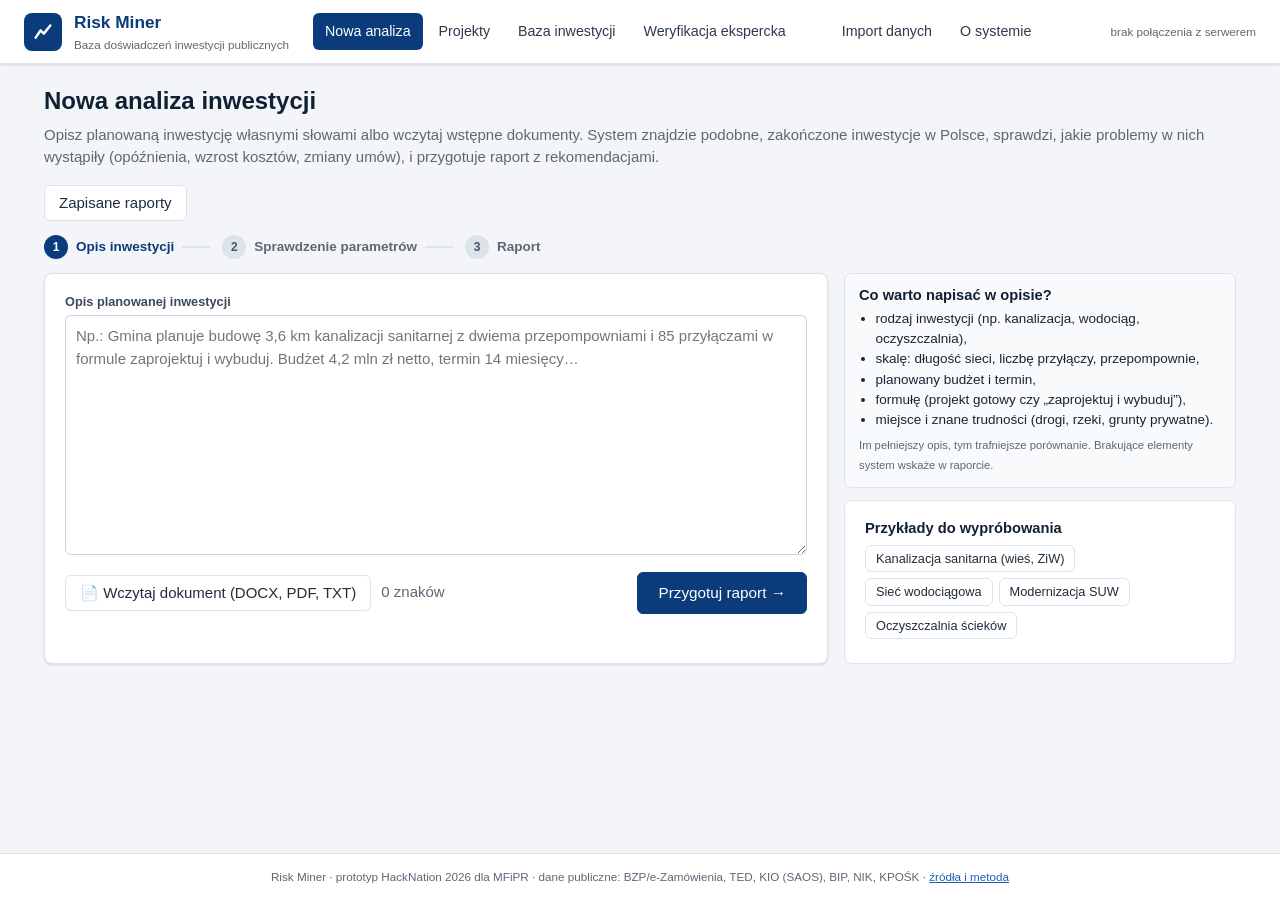
==== web/index.html @ 653cc6ca "Risk Miner: baza doświadczeń inwestycji publicznych – backend, analiza, panel eksperta, nowy interfe" ====
<!DOCTYPE html>
<html lang="pl">
<head>
<meta charset="UTF-8">
<meta name="viewport" content="width=device-width, initial-scale=1">
<title>Risk Miner – baza doświadczeń inwestycji publicznych</title>
<link rel="icon" href="data:image/svg+xml,%3Csvg xmlns='http://www.w3.org/2000/svg' viewBox='0 0 32 32'%3E%3Crect width='32' height='32' rx='6' fill='%230b3b7a'/%3E%3Cpath d='M8 22 L13 14 L17 18 L24 9' stroke='white' stroke-width='3' fill='none' stroke-linecap='round' stroke-linejoin='round'/%3E%3C/svg%3E">
<link rel="stylesheet" href="assets/style.css">
</head>
<body>
<header class="topbar">
  <div class="brand">
    <div class="logo" aria-hidden="true"><svg viewBox="0 0 32 32"><path d="M7 23 L13 14 L17 18 L25 8" stroke="white" stroke-width="3" fill="none" stroke-linecap="round" stroke-linejoin="round"/></svg></div>
    <div>
      <div class="brand-name">Risk Miner</div>
      <div class="brand-sub">Baza doświadczeń inwestycji publicznych</div>
    </div>
  </div>
  <nav class="mainnav" id="nav">
    <a href="#/analiza" data-route="analiza">Nowa analiza</a>
    <a href="#/projekty" data-route="projekty">Projekty</a>
    <a href="#/baza" data-route="baza">Baza inwestycji</a>
    <a href="#/ekspert" data-route="ekspert">Weryfikacja ekspercka <span class="badge" id="badgeReview" hidden></span></a>
    <a href="#/import" data-route="import">Import danych</a>
    <a href="#/o-systemie" data-route="o-systemie">O systemie</a>
  </nav>
  <div class="dbinfo" id="dbinfo" title="Stan bazy danych">…</div>
</header>

<main id="app" class="container"></main>

<div class="modal" id="modal" hidden>
  <div class="modal-box" role="dialog" aria-modal="true">
    <div class="modal-head"><h3 id="modalTitle"></h3><button class="icon-btn" id="modalClose" aria-label="Zamknij">✕</button></div>
    <div class="modal-body" id="modalBody"></div>
  </div>
</div>
<div class="toast" id="toast" role="status"></div>
<footer class="footer">Risk Miner · prototyp HackNation 2026 dla MFiPR · dane publiczne: BZP/e-Zamówienia, TED, KIO (SAOS), BIP, NIK, KPOŚK · <a href="#/o-systemie">źródła i metoda</a></footer>
<script src="assets/app.js"></script>
</body>
</html>
---- web/assets/style.css ----
:root{
  --brand:#0b3b7a; --brand-2:#1f5fb8; --brand-soft:#e8f0fb;
  --bg:#f3f5f8; --card:#ffffff; --text:#1b2430; --muted:#5d6876; --line:#dde3ea; --line-2:#eef1f5;
  --ok:#1d7a4c; --ok-soft:#e6f4ec; --warn:#a96a12; --warn-soft:#fdf3e2; --bad:#b4332a; --bad-soft:#fbeceb;
  --info:#2457c5; --info-soft:#e9effc; --calc:#4b5b70; --calc-soft:#eef1f5; --concl:#7a4fb8; --concl-soft:#f2ecfa;
  --radius:8px; --shadow:0 1px 2px rgba(16,24,40,.06),0 1px 3px rgba(16,24,40,.08);
  font-size:15px;
}
*{box-sizing:border-box}
html,body{margin:0}
body{font-family:"Segoe UI",Roboto,"Helvetica Neue",Arial,sans-serif;background:var(--bg);color:var(--text);line-height:1.5;min-height:100vh;display:flex;flex-direction:column}
a{color:var(--brand-2)}
h1,h2,h3,h4{margin:0 0 .5rem;line-height:1.25;color:#122033}
h1{font-size:1.6rem} h2{font-size:1.25rem} h3{font-size:1.08rem} h4{font-size:.98rem}
p{margin:.3rem 0 .7rem}
small,.muted{color:var(--muted)}
code{background:var(--line-2);padding:1px 5px;border-radius:4px;font-size:.88em}

/* ---------- górny pasek */
.topbar{background:#fff;border-bottom:1px solid var(--line);display:flex;align-items:center;gap:24px;padding:10px 24px;position:sticky;top:0;z-index:20;box-shadow:var(--shadow);flex-wrap:wrap}
.brand{display:flex;align-items:center;gap:12px}
.logo{width:38px;height:38px;border-radius:8px;background:var(--brand);display:grid;place-items:center}
.logo svg{width:26px;height:26px}
.brand-name{font-weight:700;font-size:1.15rem;color:var(--brand)}
.brand-sub{font-size:.78rem;color:var(--muted)}
.mainnav{display:flex;gap:4px;flex-wrap:wrap;flex:1}
.mainnav a{padding:8px 12px;border-radius:6px;color:#2c3a4d;text-decoration:none;font-weight:500;font-size:.95rem}
.mainnav a:hover{background:var(--brand-soft)}
.mainnav a.active{background:var(--brand);color:#fff}
.badge{display:inline-block;min-width:20px;padding:0 6px;border-radius:10px;background:var(--bad);color:#fff;font-size:.72rem;text-align:center;line-height:18px;margin-left:4px}
.mainnav a.active .badge{background:#fff;color:var(--brand)}
.dbinfo{font-size:.78rem;color:var(--muted);text-align:right;max-width:280px}

.container{max-width:1240px;margin:0 auto;padding:22px 24px 40px;width:100%;flex:1}
.footer{font-size:.78rem;color:var(--muted);text-align:center;padding:14px;border-top:1px solid var(--line);background:#fff}

/* ---------- karty i układ */
.card{background:var(--card);border:1px solid var(--line);border-radius:var(--radius);box-shadow:var(--shadow);padding:18px 20px;margin-bottom:16px}
.card.flat{box-shadow:none}
.card-head{display:flex;align-items:center;justify-content:space-between;gap:12px;margin-bottom:10px;flex-wrap:wrap}
.card-head h2,.card-head h3{margin:0}
.grid{display:grid;gap:16px}
.g2{grid-template-columns:repeat(2,minmax(0,1fr))}
.g3{grid-template-columns:repeat(3,minmax(0,1fr))}
.g4{grid-template-columns:repeat(4,minmax(0,1fr))}
@media (max-width:900px){.g2,.g3,.g4{grid-template-columns:1fr}.topbar{gap:10px}.dbinfo{display:none}}
.row{display:flex;gap:10px;align-items:center;flex-wrap:wrap}
.spacer{flex:1}
.page-title{display:flex;align-items:flex-end;justify-content:space-between;gap:16px;margin-bottom:14px;flex-wrap:wrap}
.page-title p{margin:.2rem 0 0;color:var(--muted)}
.lead{font-size:1.02rem;color:#334155}

/* ---------- przyciski i pola */
button,.btn{font:inherit;cursor:pointer;border-radius:6px;border:1px solid var(--line);background:#fff;color:#1f2d3d;padding:8px 14px;font-weight:500;display:inline-flex;align-items:center;gap:6px;text-decoration:none;line-height:1.2}
button:hover,.btn:hover{border-color:#b8c3d1;background:#f8fafc}
button:disabled{opacity:.55;cursor:not-allowed}
.primary{background:var(--brand);border-color:var(--brand);color:#fff}
.primary:hover{background:#0a336a;border-color:#0a336a}
.btn-lg{padding:11px 20px;font-size:1.02rem}
.ok-btn{background:var(--ok);border-color:var(--ok);color:#fff}
.ok-btn:hover{background:#176640}
.bad-btn{color:var(--bad);border-color:#e7b9b5}
.bad-btn:hover{background:var(--bad-soft)}
.small{padding:5px 10px;font-size:.85rem}
.link-btn{border:none;background:none;color:var(--brand-2);padding:0;text-decoration:underline}
.icon-btn{border:none;background:none;font-size:1.1rem;padding:4px 8px}
input,select,textarea{font:inherit;border:1px solid #c9d2dd;border-radius:6px;padding:8px 10px;background:#fff;color:var(--text);width:100%}
input:focus,select:focus,textarea:focus{outline:2px solid #9ec0f0;border-color:var(--brand-2)}
textarea{min-height:240px;resize:vertical;line-height:1.55}
label.field{display:block;font-size:.85rem;color:#3c4a5c;font-weight:600;margin-bottom:4px}
.field-help{font-size:.78rem;color:var(--muted);margin-top:3px}
.form-grid{display:grid;grid-template-columns:repeat(auto-fill,minmax(210px,1fr));gap:12px 16px}
.check{display:flex;align-items:center;gap:6px;font-size:.92rem}
.check input{width:auto}

/* ---------- metryki */
.metric{background:#fff;border:1px solid var(--line);border-radius:var(--radius);padding:14px 16px;box-shadow:var(--shadow)}
.metric .lbl{font-size:.8rem;color:var(--muted);font-weight:600;text-transform:uppercase;letter-spacing:.02em}
.metric .val{font-size:1.75rem;font-weight:700;color:#122033;margin:4px 0 2px}
.metric .sub{font-size:.82rem;color:var(--muted)}
.metric.bad .val{color:var(--bad)} .metric.warn .val{color:var(--warn)} .metric.ok .val{color:var(--ok)}
.bar{height:8px;background:var(--line-2);border-radius:4px;overflow:hidden;position:relative}
.bar>span{display:block;height:100%;background:var(--brand-2)}
.bar .ci{position:absolute;top:0;height:100%;background:rgba(36,87,197,.22)}

/* ---------- etykiety */
.tag{display:inline-flex;align-items:center;gap:4px;font-size:.74rem;font-weight:600;padding:2px 8px;border-radius:999px;border:1px solid transparent;white-space:nowrap;vertical-align:middle}
.tag.src{background:var(--info-soft);color:var(--info);border-color:#c9d8f7}
.tag.calc{background:var(--calc-soft);color:var(--calc);border-color:#d6dde6}
.tag.concl{background:var(--concl-soft);color:var(--concl);border-color:#ddd0f0}
.tag.ok{background:var(--ok-soft);color:var(--ok)} .tag.warn{background:var(--warn-soft);color:var(--warn)} .tag.bad{background:var(--bad-soft);color:var(--bad)}
.tag.grey{background:var(--line-2);color:#4b5563}
.chip{display:inline-flex;align-items:center;gap:4px;background:var(--line-2);border:1px solid var(--line);border-radius:999px;padding:2px 10px;font-size:.8rem;margin:2px 4px 2px 0}
.chip.sel{background:var(--brand-soft);border-color:#b9cdf0;color:var(--brand)}
.chip input{width:auto;margin:0}

/* ---------- flagi i komunikaty */
.flag{display:flex;gap:10px;padding:10px 14px;border-radius:6px;margin-bottom:8px;border-left:4px solid}
.flag.red{background:var(--bad-soft);border-color:var(--bad)}
.flag.amber{background:var(--warn-soft);border-color:var(--warn)}
.flag.info{background:var(--info-soft);border-color:var(--info)}
.flag .ico{font-weight:700}
.flag small{display:block;color:var(--muted)}
.notice{padding:12px 14px;border-radius:6px;background:var(--info-soft);border:1px solid #c9d8f7;margin-bottom:12px}
.notice.warn{background:var(--warn-soft);border-color:#f0d6a8}
.notice.bad{background:var(--bad-soft);border-color:#efc5c1}
.notice.ok{background:var(--ok-soft);border-color:#bfe3cf}

/* ---------- tabele */
.table-wrap{overflow-x:auto}
table{border-collapse:collapse;width:100%;font-size:.9rem}
th,td{text-align:left;padding:8px 10px;border-bottom:1px solid var(--line-2);vertical-align:top}
th{font-size:.78rem;text-transform:uppercase;letter-spacing:.03em;color:var(--muted);background:#f8fafc;position:sticky;top:0}
tr.click{cursor:pointer} tr.click:hover td{background:#f6f9fd}
td.num{text-align:right;white-space:nowrap}

/* ---------- zakładki */
.tabs{display:flex;gap:2px;border-bottom:1px solid var(--line);margin:4px 0 14px;flex-wrap:wrap}
.tabs button{border:none;border-bottom:3px solid transparent;border-radius:0;background:none;padding:9px 14px;color:#475569;font-weight:600}
.tabs button.active{border-bottom-color:var(--brand);color:var(--brand)}
.tabs button .badge{background:var(--muted)}

/* ---------- ryzyka */
.risk{border:1px solid var(--line);border-radius:var(--radius);padding:14px 16px;margin-bottom:12px;background:#fff}
.risk-head{display:flex;gap:12px;align-items:center;flex-wrap:wrap}
.risk-code{font-weight:700;color:#fff;background:var(--brand);border-radius:5px;padding:2px 8px;font-size:.82rem}
.risk-code.proposed{background:var(--concl)}
.risk-share{min-width:220px;flex:1;max-width:340px}
.quote{border-left:3px solid #c3d3ea;background:#f8fafd;padding:8px 12px;margin:8px 0;border-radius:0 6px 6px 0;font-size:.9rem}
.quote .meta{font-size:.78rem;color:var(--muted);margin-top:4px}
details summary{cursor:pointer;color:var(--brand-2);font-weight:600;margin:6px 0}
ul.clean{list-style:none;padding:0;margin:0}
ul.clean li{padding:6px 0;border-bottom:1px solid var(--line-2)}
ul.clean li:last-child{border-bottom:none}
.why{font-size:.8rem;color:#3d4b5e}
.why span{display:inline-block;background:var(--ok-soft);color:#195f3c;border-radius:4px;padding:1px 6px;margin:2px 4px 2px 0}
.simbar{display:flex;align-items:center;gap:8px;min-width:120px}
.simbar .bar{flex:1}

/* ---------- import */
.drop{border:2px dashed #9fb4d3;border-radius:10px;padding:34px;text-align:center;background:#f7faff;cursor:pointer;transition:.15s}
.drop.on{background:var(--brand-soft);border-color:var(--brand)}
.drop .big{font-size:2.2rem}
.joblog{background:#0f1b2d;color:#d8e2f0;font-family:ui-monospace,Consolas,monospace;font-size:.8rem;border-radius:6px;padding:10px 12px;max-height:280px;overflow:auto;white-space:pre-wrap}

/* ---------- kroki */
.steps{display:flex;gap:8px;margin-bottom:14px;flex-wrap:wrap}
.step{display:flex;align-items:center;gap:8px;color:var(--muted);font-weight:600;font-size:.9rem}
.step .n{width:24px;height:24px;border-radius:50%;display:grid;place-items:center;background:var(--line);color:#475569;font-size:.8rem}
.step.active{color:var(--brand)} .step.active .n{background:var(--brand);color:#fff}
.step.done .n{background:var(--ok);color:#fff}
.step+.step:before{content:"";width:28px;height:2px;background:var(--line);margin-right:4px}

/* ---------- modal */
.modal{position:fixed;inset:0;background:rgba(15,23,42,.45);display:flex;align-items:flex-start;justify-content:center;z-index:50;padding:40px 16px;overflow:auto}
.modal[hidden]{display:none}
.modal-box{background:#fff;border-radius:10px;max-width:980px;width:100%;box-shadow:0 20px 50px rgba(0,0,0,.25)}
.modal-head{display:flex;justify-content:space-between;align-items:center;padding:14px 20px;border-bottom:1px solid var(--line)}
.modal-head h3{margin:0}
.modal-body{padding:16px 20px;max-height:76vh;overflow:auto}
.srctext{white-space:pre-wrap;font-size:.86rem;background:#fbfcfe;border:1px solid var(--line);border-radius:6px;padding:12px;max-height:55vh;overflow:auto}
mark{background:#ffe58a;padding:0 2px}
.toast{position:fixed;bottom:22px;left:50%;transform:translateX(-50%);background:#1b2430;color:#fff;padding:10px 18px;border-radius:6px;display:none;z-index:60;box-shadow:0 6px 20px rgba(0,0,0,.25)}
.spinner{width:16px;height:16px;border:2px solid rgba(255,255,255,.4);border-top-color:#fff;border-radius:50%;animation:sp .8s linear infinite;display:inline-block}
.spinner.dark{border-color:#c7d2e0;border-top-color:var(--brand)}
@keyframes sp{to{transform:rotate(360deg)}}
.empty{text-align:center;padding:40px 10px;color:var(--muted)}
.kv{display:grid;grid-template-columns:200px 1fr;gap:4px 14px;font-size:.92rem}
.kv dt{color:var(--muted)} .kv dd{margin:0}
.timeline{border-left:2px solid var(--line);margin-left:6px;padding-left:16px}
.timeline .ti{position:relative;margin-bottom:10px}
.timeline .ti:before{content:"";position:absolute;left:-22px;top:6px;width:10px;height:10px;border-radius:50%;background:var(--brand-2)}
.contact{border:1px solid var(--line);border-radius:var(--radius);padding:12px 14px;background:#fff}
.contact h4{margin-bottom:2px}
.legend{display:flex;gap:10px;flex-wrap:wrap;font-size:.82rem;color:var(--muted);align-items:center}
.help{background:#f8fafc;border:1px solid var(--line);border-radius:8px;padding:12px 14px;font-size:.9rem}
.help h4{margin-bottom:4px}
.example-list button{margin:0 6px 6px 0}

@media print{
  .topbar,.footer,.no-print,button,.tabs{display:none!important}
  body{background:#fff}
  .card{box-shadow:none;border-color:#ccc;break-inside:avoid}
  .container{padding:0}
  .print-all [data-tabpane]{display:block!important}
}
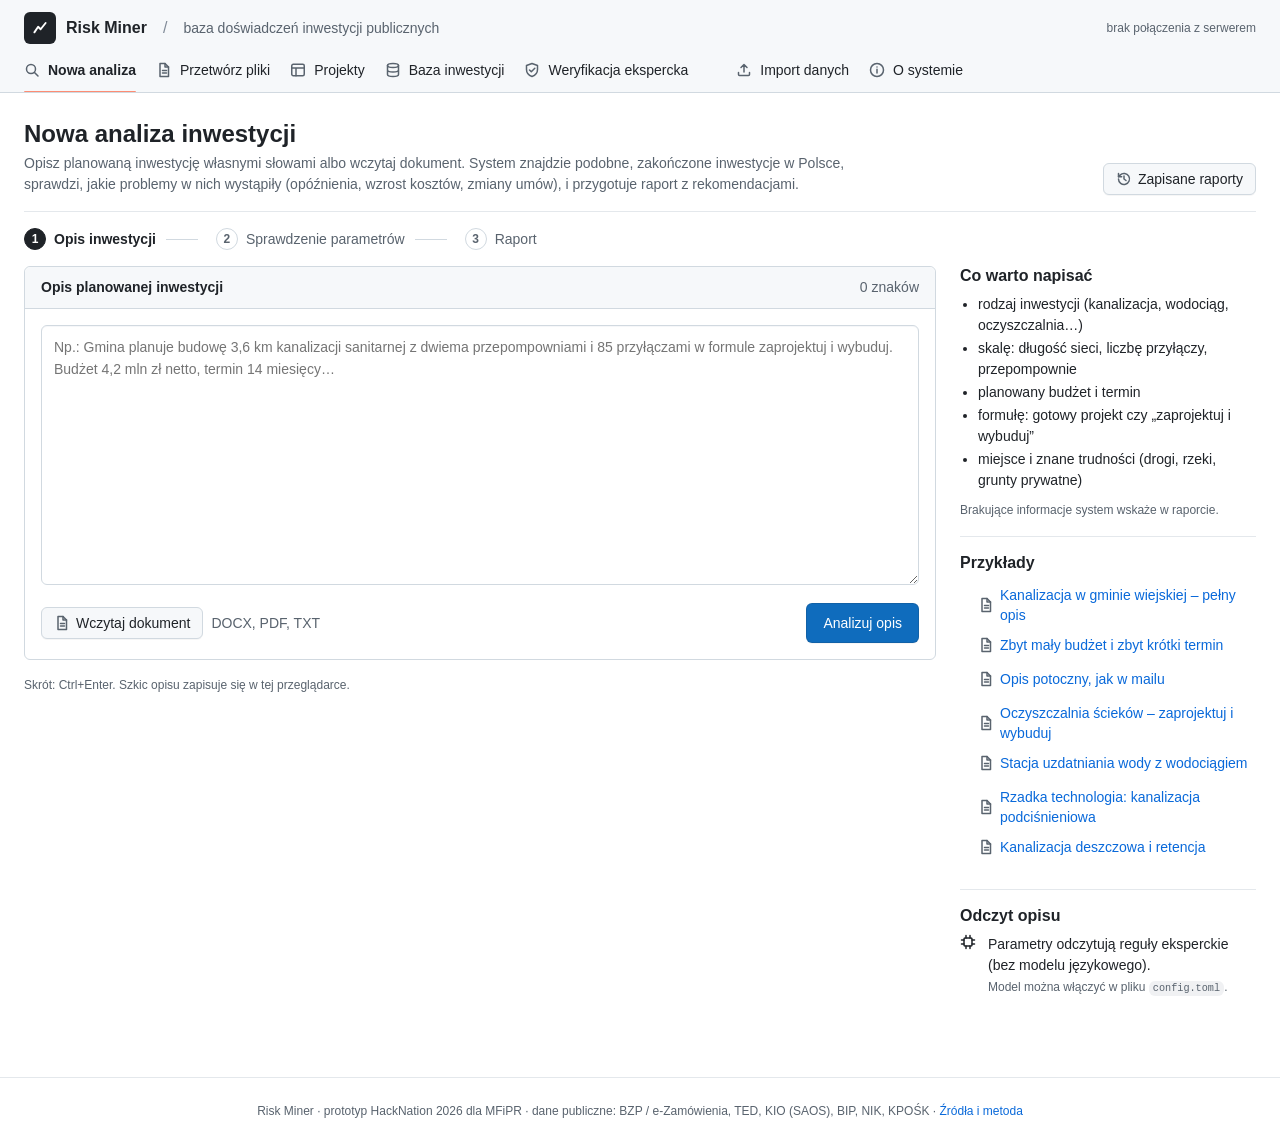
==== commit 47e5922e: "Model językowy wypełnia formularz, przetwarzanie pakietu plików, import z BIP, nowy wygląd - Lokalny" ====
--- a/web/index.html
+++ b/web/index.html
@@ -4,39 +4,75 @@
 <meta charset="UTF-8">
 <meta name="viewport" content="width=device-width, initial-scale=1">
 <title>Risk Miner – baza doświadczeń inwestycji publicznych</title>
-<link rel="icon" href="data:image/svg+xml,%3Csvg xmlns='http://www.w3.org/2000/svg' viewBox='0 0 32 32'%3E%3Crect width='32' height='32' rx='6' fill='%230b3b7a'/%3E%3Cpath d='M8 22 L13 14 L17 18 L24 9' stroke='white' stroke-width='3' fill='none' stroke-linecap='round' stroke-linejoin='round'/%3E%3C/svg%3E">
+<link rel="icon" href="data:image/svg+xml,%3Csvg xmlns='http://www.w3.org/2000/svg' viewBox='0 0 32 32'%3E%3Crect width='32' height='32' rx='6' fill='%231f2328'/%3E%3Cpath d='M8 22 L13 14 L17 18 L24 9' stroke='white' stroke-width='3' fill='none' stroke-linecap='round' stroke-linejoin='round'/%3E%3C/svg%3E">
 <link rel="stylesheet" href="assets/style.css">
 </head>
 <body>
-<header class="topbar">
-  <div class="brand">
-    <div class="logo" aria-hidden="true"><svg viewBox="0 0 32 32"><path d="M7 23 L13 14 L17 18 L25 8" stroke="white" stroke-width="3" fill="none" stroke-linecap="round" stroke-linejoin="round"/></svg></div>
-    <div>
-      <div class="brand-name">Risk Miner</div>
-      <div class="brand-sub">Baza doświadczeń inwestycji publicznych</div>
-    </div>
+<svg xmlns="http://www.w3.org/2000/svg" style="display:none" aria-hidden="true">
+  <symbol id="i-search" viewBox="0 0 16 16"><circle cx="7" cy="7" r="4.5"/><path d="m10.5 10.5 3.5 3.5"/></symbol>
+  <symbol id="i-projects" viewBox="0 0 16 16"><rect x="1.75" y="2.25" width="12.5" height="11.5" rx="1.5"/><path d="M1.75 6h12.5M6 6v7.75"/></symbol>
+  <symbol id="i-database" viewBox="0 0 16 16"><ellipse cx="8" cy="3.5" rx="5.5" ry="2"/><path d="M2.5 3.5v9c0 1.1 2.5 2 5.5 2s5.5-.9 5.5-2v-9M2.5 8c0 1.1 2.5 2 5.5 2s5.5-.9 5.5-2"/></symbol>
+  <symbol id="i-shield" viewBox="0 0 16 16"><path d="M8 1.5 2.5 3.5v4c0 3.3 2.3 5.9 5.5 7 3.2-1.1 5.5-3.7 5.5-7v-4z"/><path d="m5.5 8 1.8 1.8 3.5-3.5"/></symbol>
+  <symbol id="i-upload" viewBox="0 0 16 16"><path d="M8 10V2.5M5 5.5l3-3 3 3M2.5 10.5v2a1 1 0 0 0 1 1h9a1 1 0 0 0 1-1v-2"/></symbol>
+  <symbol id="i-download" viewBox="0 0 16 16"><path d="M8 2.5V10M5 7l3 3 3-3M2.5 10.5v2a1 1 0 0 0 1 1h9a1 1 0 0 0 1-1v-2"/></symbol>
+  <symbol id="i-info" viewBox="0 0 16 16"><circle cx="8" cy="8" r="6.5"/><path d="M8 7.25V11M8 5h.01"/></symbol>
+  <symbol id="i-print" viewBox="0 0 16 16"><path d="M4.5 6V2.5h7V6M4.5 11.5h-2v-5h11v5h-2"/><rect x="4.5" y="9.5" width="7" height="4"/></symbol>
+  <symbol id="i-file" viewBox="0 0 16 16"><path d="M4 1.5h5l3.5 3.5v9.5H4z"/><path d="M9 1.5V5h3.5M6.5 8.5h4M6.5 11h4"/></symbol>
+  <symbol id="i-plus" viewBox="0 0 16 16"><path d="M8 3v10M3 8h10"/></symbol>
+  <symbol id="i-clock" viewBox="0 0 16 16"><circle cx="8" cy="8" r="6.5"/><path d="M8 4.5V8l2.5 1.5"/></symbol>
+  <symbol id="i-cost" viewBox="0 0 16 16"><circle cx="8" cy="8" r="6.5"/><path d="M10 5.8c-.4-.6-1.1-.9-2-.9-1.2 0-2 .6-2 1.5 0 2 4 1.1 4 3.2 0 .9-.9 1.5-2 1.5-.9 0-1.7-.4-2.1-1M8 3.8v1.1M8 11.1v1.1"/></symbol>
+  <symbol id="i-tool" viewBox="0 0 16 16"><path d="M10.5 2a3 3 0 0 0-2.8 4.1L2.5 11.3l2.2 2.2 5.2-5.2A3 3 0 0 0 14 5.5l-1.8 1.8-1.9-.4-.4-1.9 1.8-1.8A3 3 0 0 0 10.5 2z"/></symbol>
+  <symbol id="i-mail" viewBox="0 0 16 16"><rect x="1.5" y="3" width="13" height="10" rx="1.5"/><path d="m2 4 6 5 6-5"/></symbol>
+  <symbol id="i-phone" viewBox="0 0 16 16"><path d="M3 2h3l1.2 3-1.7 1.1a8 8 0 0 0 3.4 3.4L10 7.8l3 1.2v3a1.5 1.5 0 0 1-1.5 1.5A10 10 0 0 1 1.5 3.5 1.5 1.5 0 0 1 3 2z"/></symbol>
+  <symbol id="i-sync" viewBox="0 0 16 16"><path d="M13.5 8A5.5 5.5 0 0 1 3.4 11M2.5 8A5.5 5.5 0 0 1 12.6 5M12.8 2v3.2H9.6M3.2 14v-3.2h3.2"/></symbol>
+  <symbol id="i-pencil" viewBox="0 0 16 16"><path d="M10.5 2.5l3 3L5 14H2v-3z"/></symbol>
+  <symbol id="i-star" viewBox="0 0 16 16"><path d="m8 1.8 1.9 3.9 4.3.6-3.1 3 .7 4.3L8 11.6l-3.8 2 .7-4.3-3.1-3 4.3-.6z"/></symbol>
+  <symbol id="i-check" viewBox="0 0 16 16"><path d="m3 8.5 3 3 7-7"/></symbol>
+  <symbol id="i-check-circle" viewBox="0 0 16 16"><circle cx="8" cy="8" r="6.5"/><path d="m5.2 8.2 1.9 1.9 3.7-3.8"/></symbol>
+  <symbol id="i-circle" viewBox="0 0 16 16"><circle cx="8" cy="8" r="6"/></symbol>
+  <symbol id="i-x" viewBox="0 0 16 16"><path d="m4 4 8 8M12 4l-8 8"/></symbol>
+  <symbol id="i-alert" viewBox="0 0 16 16"><path d="M7.1 2.5a1 1 0 0 1 1.8 0l5.4 9.6a1 1 0 0 1-.9 1.5H2.6a1 1 0 0 1-.9-1.5z"/><path d="M8 6.2v3.2M8 11.4h.01"/></symbol>
+  <symbol id="i-stop" viewBox="0 0 16 16"><path d="M5.3 1.5h5.4l3.8 3.8v5.4l-3.8 3.8H5.3l-3.8-3.8V5.3z"/><path d="M8 4.8v3.8M8 11h.01"/></symbol>
+  <symbol id="i-clip" viewBox="0 0 16 16"><path d="M13 7.5 8 12.5a3.2 3.2 0 0 1-4.5-4.5l5.5-5.5a2.1 2.1 0 0 1 3 3L6.5 11a1 1 0 0 1-1.5-1.5L10 4.5"/></symbol>
+  <symbol id="i-arrow-left" viewBox="0 0 16 16"><path d="M13 8H3M7 4 3 8l4 4"/></symbol>
+  <symbol id="i-arrow-right" viewBox="0 0 16 16"><path d="M3 8h10M9 4l4 4-4 4"/></symbol>
+  <symbol id="i-external" viewBox="0 0 16 16"><path d="M9 2.5h4.5V7M13.5 2.5 7 9M11.5 9.5v3a1 1 0 0 1-1 1h-7a1 1 0 0 1-1-1v-7a1 1 0 0 1 1-1h3"/></symbol>
+  <symbol id="i-cpu" viewBox="0 0 16 16"><rect x="4" y="4" width="8" height="8" rx="1"/><path d="M6 1.5V4M10 1.5V4M6 12v2.5M10 12v2.5M1.5 6H4M1.5 10H4M12 6h2.5M12 10h2.5"/></symbol>
+  <symbol id="i-history" viewBox="0 0 16 16"><path d="M2.5 8a5.5 5.5 0 1 0 1.6-3.9L2.5 5.7"/><path d="M2.5 2.5v3.2h3.2M8 5v3l2 1.5"/></symbol>
+  <symbol id="i-people" viewBox="0 0 16 16"><circle cx="6" cy="5.5" r="2.5"/><path d="M1.5 13.5c.4-2.4 2.2-4 4.5-4s4.1 1.6 4.5 4M10.5 3.2a2.5 2.5 0 0 1 0 4.6M12 9.8c1.3.5 2.2 1.8 2.5 3.7"/></symbol>
+</svg>
+
+<header class="header">
+  <div class="header-top">
+    <a class="brand" href="#/analiza">
+      <span class="logo" aria-hidden="true"><svg viewBox="0 0 32 32"><path d="M7 23 L13 14 L17 18 L25 8" stroke="white" stroke-width="3" fill="none" stroke-linecap="round" stroke-linejoin="round"/></svg></span>
+      <span class="brand-name">Risk Miner</span>
+    </a>
+    <span class="brand-sep">/</span>
+    <span class="brand-sub">baza doświadczeń inwestycji publicznych</span>
+    <div class="dbinfo" id="dbinfo" title="Stan bazy danych">…</div>
   </div>
   <nav class="mainnav" id="nav">
-    <a href="#/analiza" data-route="analiza">Nowa analiza</a>
-    <a href="#/projekty" data-route="projekty">Projekty</a>
-    <a href="#/baza" data-route="baza">Baza inwestycji</a>
-    <a href="#/ekspert" data-route="ekspert">Weryfikacja ekspercka <span class="badge" id="badgeReview" hidden></span></a>
-    <a href="#/import" data-route="import">Import danych</a>
-    <a href="#/o-systemie" data-route="o-systemie">O systemie</a>
+    <a href="#/analiza" data-route="analiza"><svg class="ic"><use href="#i-search"/></svg>Nowa analiza</a>
+    <a href="#/przetworz" data-route="przetworz"><svg class="ic"><use href="#i-file"/></svg>Przetwórz pliki</a>
+    <a href="#/projekty" data-route="projekty"><svg class="ic"><use href="#i-projects"/></svg>Projekty</a>
+    <a href="#/baza" data-route="baza"><svg class="ic"><use href="#i-database"/></svg>Baza inwestycji</a>
+    <a href="#/ekspert" data-route="ekspert"><svg class="ic"><use href="#i-shield"/></svg>Weryfikacja ekspercka <span class="counter" id="badgeReview" hidden></span></a>
+    <a href="#/import" data-route="import"><svg class="ic"><use href="#i-upload"/></svg>Import danych</a>
+    <a href="#/o-systemie" data-route="o-systemie"><svg class="ic"><use href="#i-info"/></svg>O systemie</a>
   </nav>
-  <div class="dbinfo" id="dbinfo" title="Stan bazy danych">…</div>
 </header>
 
 <main id="app" class="container"></main>
 
 <div class="modal" id="modal" hidden>
   <div class="modal-box" role="dialog" aria-modal="true">
-    <div class="modal-head"><h3 id="modalTitle"></h3><button class="icon-btn" id="modalClose" aria-label="Zamknij">✕</button></div>
+    <div class="modal-head"><h3 id="modalTitle"></h3><button class="icon-btn" id="modalClose" aria-label="Zamknij"><svg class="ic"><use href="#i-x"/></svg></button></div>
     <div class="modal-body" id="modalBody"></div>
   </div>
 </div>
 <div class="toast" id="toast" role="status"></div>
-<footer class="footer">Risk Miner · prototyp HackNation 2026 dla MFiPR · dane publiczne: BZP/e-Zamówienia, TED, KIO (SAOS), BIP, NIK, KPOŚK · <a href="#/o-systemie">źródła i metoda</a></footer>
+<footer class="footer">Risk Miner · prototyp HackNation 2026 dla MFiPR · dane publiczne: BZP / e-Zamówienia, TED, KIO (SAOS), BIP, NIK, KPOŚK · <a href="#/o-systemie">Źródła i metoda</a></footer>
 <script src="assets/app.js"></script>
 </body>
 </html>
--- a/web/assets/style.css
+++ b/web/assets/style.css
@@ -1,186 +1,277 @@
+/* Risk Miner – styl oparty na wzorcach GitHub Primer / Microsoft Fluent: płaskie powierzchnie, obramowania 1px,
+   czcionka systemowa, zdania zamiast WIELKICH LITER, ikony liniowe zamiast emoji. */
 :root{
-  --brand:#0b3b7a; --brand-2:#1f5fb8; --brand-soft:#e8f0fb;
-  --bg:#f3f5f8; --card:#ffffff; --text:#1b2430; --muted:#5d6876; --line:#dde3ea; --line-2:#eef1f5;
-  --ok:#1d7a4c; --ok-soft:#e6f4ec; --warn:#a96a12; --warn-soft:#fdf3e2; --bad:#b4332a; --bad-soft:#fbeceb;
-  --info:#2457c5; --info-soft:#e9effc; --calc:#4b5b70; --calc-soft:#eef1f5; --concl:#7a4fb8; --concl-soft:#f2ecfa;
-  --radius:8px; --shadow:0 1px 2px rgba(16,24,40,.06),0 1px 3px rgba(16,24,40,.08);
-  font-size:15px;
+  --fg:#1f2328; --fg-muted:#59636e; --fg-subtle:#818b98;
+  --canvas:#ffffff; --canvas-subtle:#f6f8fa; --canvas-inset:#f6f8fa;
+  --border:#d1d9e0; --border-muted:#e4e8ec;
+  --accent:#0969da; --accent-subtle:#ddf4ff; --accent-border:#9cd0ff;
+  --primary:#0f6cbd; --primary-hover:#115ea3; --primary-active:#0c3b5e;
+  --success:#1a7f37; --success-subtle:#dafbe1; --success-border:#8ddb9c;
+  --attention:#9a6700; --attention-subtle:#fff8c5; --attention-border:#e6cb72;
+  --danger:#d1242f; --danger-subtle:#ffebe9; --danger-border:#ffb3ad;
+  --done:#8250df; --done-subtle:#fbefff; --done-border:#d8b9ff;
+  --tab-active:#fd8c73;
+  --radius:6px;
+  --mono:ui-monospace,SFMono-Regular,"SF Mono",Menlo,Consolas,"Liberation Mono",monospace;
 }
 *{box-sizing:border-box}
 html,body{margin:0}
-body{font-family:"Segoe UI",Roboto,"Helvetica Neue",Arial,sans-serif;background:var(--bg);color:var(--text);line-height:1.5;min-height:100vh;display:flex;flex-direction:column}
-a{color:var(--brand-2)}
-h1,h2,h3,h4{margin:0 0 .5rem;line-height:1.25;color:#122033}
-h1{font-size:1.6rem} h2{font-size:1.25rem} h3{font-size:1.08rem} h4{font-size:.98rem}
-p{margin:.3rem 0 .7rem}
-small,.muted{color:var(--muted)}
-code{background:var(--line-2);padding:1px 5px;border-radius:4px;font-size:.88em}
-
-/* ---------- górny pasek */
-.topbar{background:#fff;border-bottom:1px solid var(--line);display:flex;align-items:center;gap:24px;padding:10px 24px;position:sticky;top:0;z-index:20;box-shadow:var(--shadow);flex-wrap:wrap}
-.brand{display:flex;align-items:center;gap:12px}
-.logo{width:38px;height:38px;border-radius:8px;background:var(--brand);display:grid;place-items:center}
-.logo svg{width:26px;height:26px}
-.brand-name{font-weight:700;font-size:1.15rem;color:var(--brand)}
-.brand-sub{font-size:.78rem;color:var(--muted)}
-.mainnav{display:flex;gap:4px;flex-wrap:wrap;flex:1}
-.mainnav a{padding:8px 12px;border-radius:6px;color:#2c3a4d;text-decoration:none;font-weight:500;font-size:.95rem}
-.mainnav a:hover{background:var(--brand-soft)}
-.mainnav a.active{background:var(--brand);color:#fff}
-.badge{display:inline-block;min-width:20px;padding:0 6px;border-radius:10px;background:var(--bad);color:#fff;font-size:.72rem;text-align:center;line-height:18px;margin-left:4px}
-.mainnav a.active .badge{background:#fff;color:var(--brand)}
-.dbinfo{font-size:.78rem;color:var(--muted);text-align:right;max-width:280px}
-
-.container{max-width:1240px;margin:0 auto;padding:22px 24px 40px;width:100%;flex:1}
-.footer{font-size:.78rem;color:var(--muted);text-align:center;padding:14px;border-top:1px solid var(--line);background:#fff}
-
-/* ---------- karty i układ */
-.card{background:var(--card);border:1px solid var(--line);border-radius:var(--radius);box-shadow:var(--shadow);padding:18px 20px;margin-bottom:16px}
-.card.flat{box-shadow:none}
-.card-head{display:flex;align-items:center;justify-content:space-between;gap:12px;margin-bottom:10px;flex-wrap:wrap}
-.card-head h2,.card-head h3{margin:0}
+body{font:14px/1.5 -apple-system,BlinkMacSystemFont,"Segoe UI","Noto Sans",Helvetica,Arial,sans-serif;background:var(--canvas);color:var(--fg);
+  min-height:100vh;display:flex;flex-direction:column;-webkit-font-smoothing:antialiased}
+a{color:var(--accent);text-decoration:none}
+a:hover{text-decoration:underline}
+h1,h2,h3,h4{margin:0 0 8px;line-height:1.25;font-weight:600;color:var(--fg)}
+h1{font-size:24px} h2{font-size:16px} h3{font-size:14px} h4{font-size:14px}
+p{margin:4px 0 10px}
+small,.muted{color:var(--fg-muted)}
+small{font-size:12px}
+code{font-family:var(--mono);font-size:85%;background:rgba(129,139,152,.12);padding:.15em .4em;border-radius:6px}
+.ic{width:16px;height:16px;flex:none;fill:none;stroke:currentColor;stroke-width:1.5;stroke-linecap:round;stroke-linejoin:round;vertical-align:text-bottom}
+.ic.lg{width:32px;height:32px;stroke-width:1.25;color:var(--fg-muted)}
+
+/* ---------- nagłówek (pasek + nawigacja zakładkowa) */
+.header{background:var(--canvas-subtle);border-bottom:1px solid var(--border);position:sticky;top:0;z-index:20}
+.header-top{display:flex;align-items:center;gap:16px;padding:12px 24px 4px;flex-wrap:wrap}
+.brand{display:flex;align-items:center;gap:10px;color:var(--fg);text-decoration:none}
+.brand:hover{text-decoration:none}
+.logo{width:32px;height:32px;border-radius:6px;background:var(--fg);display:grid;place-items:center}
+.logo svg{width:20px;height:20px}
+.brand-name{font-weight:600;font-size:16px}
+.brand-sep{color:var(--fg-subtle);font-size:16px}
+.brand-sub{color:var(--fg-muted);font-size:14px}
+.dbinfo{margin-left:auto;display:flex;gap:12px;align-items:center;font-size:12px;color:var(--fg-muted);flex-wrap:wrap;justify-content:flex-end}
+.dbinfo b{color:var(--fg);font-weight:600}
+.status{display:inline-flex;align-items:center;gap:6px;border:1px solid var(--border);background:var(--canvas);border-radius:2em;padding:1px 10px;font-size:12px;color:var(--fg)}
+.dot{width:8px;height:8px;border-radius:50%;background:var(--fg-subtle);display:inline-block}
+.dot.ok{background:#2da44e} .dot.warn{background:#d4a72c} .dot.bad{background:var(--danger)}
+.mainnav{display:flex;gap:4px;padding:0 16px;overflow-x:auto}
+.mainnav a{display:inline-flex;align-items:center;gap:8px;padding:0 8px;height:44px;color:var(--fg);font-size:14px;position:relative;white-space:nowrap;text-decoration:none}
+.mainnav a .ic{color:var(--fg-muted)}
+.mainnav a:hover:not(.active)::before{content:"";position:absolute;inset:6px 0;background:rgba(129,139,152,.15);border-radius:6px;z-index:-1}
+.mainnav a.active{font-weight:600}
+.mainnav a.active::after{content:"";position:absolute;left:8px;right:8px;bottom:-1px;height:2px;border-radius:6px;background:var(--tab-active)}
+.badge,.counter{display:inline-block;min-width:20px;padding:0 6px;border-radius:2em;background:rgba(129,139,152,.2);color:var(--fg);font-size:12px;font-weight:500;line-height:18px;text-align:center}
+.badge[hidden]{display:none}
+
+.container{max-width:1280px;margin:0 auto;padding:24px 24px 48px;width:100%;flex:1}
+.footer{font-size:12px;color:var(--fg-muted);padding:24px;border-top:1px solid var(--border-muted);text-align:center}
+
+/* ---------- powierzchnie */
+.card{background:var(--canvas);border:1px solid var(--border);border-radius:var(--radius);padding:16px;margin-bottom:16px}
+.card.flat{background:var(--canvas)}
+.card-head{display:flex;align-items:center;justify-content:space-between;gap:12px;margin-bottom:12px;flex-wrap:wrap}
+.card>.card-head:first-child{margin:-16px -16px 16px;padding:10px 16px;background:var(--canvas-subtle);border-bottom:1px solid var(--border);border-radius:var(--radius) var(--radius) 0 0}
+.card-head h2,.card-head h3{margin:0;font-size:14px}
 .grid{display:grid;gap:16px}
 .g2{grid-template-columns:repeat(2,minmax(0,1fr))}
 .g3{grid-template-columns:repeat(3,minmax(0,1fr))}
 .g4{grid-template-columns:repeat(4,minmax(0,1fr))}
-@media (max-width:900px){.g2,.g3,.g4{grid-template-columns:1fr}.topbar{gap:10px}.dbinfo{display:none}}
-.row{display:flex;gap:10px;align-items:center;flex-wrap:wrap}
+.layout-side{grid-template-columns:minmax(0,1fr) 296px;gap:24px}
+@media (max-width:900px){.g2,.g3,.g4,.layout-side{grid-template-columns:1fr}.dbinfo{display:none}.header-top{padding:10px 16px 2px}.container{padding:16px}}
+.row{display:flex;gap:8px;align-items:center;flex-wrap:wrap}
 .spacer{flex:1}
-.page-title{display:flex;align-items:flex-end;justify-content:space-between;gap:16px;margin-bottom:14px;flex-wrap:wrap}
-.page-title p{margin:.2rem 0 0;color:var(--muted)}
-.lead{font-size:1.02rem;color:#334155}
+.page-title{display:flex;align-items:flex-end;justify-content:space-between;gap:16px;margin-bottom:16px;padding-bottom:16px;border-bottom:1px solid var(--border-muted);flex-wrap:wrap}
+.page-title h1{margin:2px 0 4px}
+.page-title p{margin:0;color:var(--fg-muted);max-width:860px}
+.crumb{font-size:14px}
+.lead{font-size:16px;color:var(--fg-muted)}
 
 /* ---------- przyciski i pola */
-button,.btn{font:inherit;cursor:pointer;border-radius:6px;border:1px solid var(--line);background:#fff;color:#1f2d3d;padding:8px 14px;font-weight:500;display:inline-flex;align-items:center;gap:6px;text-decoration:none;line-height:1.2}
-button:hover,.btn:hover{border-color:#b8c3d1;background:#f8fafc}
-button:disabled{opacity:.55;cursor:not-allowed}
-.primary{background:var(--brand);border-color:var(--brand);color:#fff}
-.primary:hover{background:#0a336a;border-color:#0a336a}
-.btn-lg{padding:11px 20px;font-size:1.02rem}
-.ok-btn{background:var(--ok);border-color:var(--ok);color:#fff}
-.ok-btn:hover{background:#176640}
-.bad-btn{color:var(--bad);border-color:#e7b9b5}
-.bad-btn:hover{background:var(--bad-soft)}
-.small{padding:5px 10px;font-size:.85rem}
-.link-btn{border:none;background:none;color:var(--brand-2);padding:0;text-decoration:underline}
-.icon-btn{border:none;background:none;font-size:1.1rem;padding:4px 8px}
-input,select,textarea{font:inherit;border:1px solid #c9d2dd;border-radius:6px;padding:8px 10px;background:#fff;color:var(--text);width:100%}
-input:focus,select:focus,textarea:focus{outline:2px solid #9ec0f0;border-color:var(--brand-2)}
-textarea{min-height:240px;resize:vertical;line-height:1.55}
-label.field{display:block;font-size:.85rem;color:#3c4a5c;font-weight:600;margin-bottom:4px}
-.field-help{font-size:.78rem;color:var(--muted);margin-top:3px}
-.form-grid{display:grid;grid-template-columns:repeat(auto-fill,minmax(210px,1fr));gap:12px 16px}
-.check{display:flex;align-items:center;gap:6px;font-size:.92rem}
-.check input{width:auto}
-
-/* ---------- metryki */
-.metric{background:#fff;border:1px solid var(--line);border-radius:var(--radius);padding:14px 16px;box-shadow:var(--shadow)}
-.metric .lbl{font-size:.8rem;color:var(--muted);font-weight:600;text-transform:uppercase;letter-spacing:.02em}
-.metric .val{font-size:1.75rem;font-weight:700;color:#122033;margin:4px 0 2px}
-.metric .sub{font-size:.82rem;color:var(--muted)}
-.metric.bad .val{color:var(--bad)} .metric.warn .val{color:var(--warn)} .metric.ok .val{color:var(--ok)}
-.bar{height:8px;background:var(--line-2);border-radius:4px;overflow:hidden;position:relative}
-.bar>span{display:block;height:100%;background:var(--brand-2)}
-.bar .ci{position:absolute;top:0;height:100%;background:rgba(36,87,197,.22)}
+button,.btn{font:inherit;font-size:14px;font-weight:500;cursor:pointer;border-radius:var(--radius);border:1px solid var(--border);background:var(--canvas-subtle);color:var(--fg);
+  height:32px;padding:0 12px;display:inline-flex;align-items:center;gap:6px;text-decoration:none;line-height:20px;white-space:nowrap;box-shadow:0 1px 0 rgba(31,35,40,.04)}
+button:hover,.btn:hover{background:#eff2f5;border-color:#c4ccd5;text-decoration:none}
+button:active,.btn:active{background:#e6eaef}
+button:disabled{opacity:.6;cursor:not-allowed}
+button:focus-visible,.btn:focus-visible,a:focus-visible{outline:2px solid var(--accent);outline-offset:-2px}
+.btn .ic,button .ic{color:var(--fg-muted)}
+.primary{background:var(--primary);border-color:rgba(31,35,40,.15);color:#fff}
+.primary .ic{color:#fff}
+.primary:hover{background:var(--primary-hover);border-color:rgba(31,35,40,.15)}
+.primary:active{background:var(--primary-active)}
+.btn-lg{height:40px;padding:0 16px;font-size:14px}
+.ok-btn{color:var(--success)} .ok-btn .ic{color:var(--success)}
+.ok-btn:hover{background:var(--success);border-color:var(--success);color:#fff} .ok-btn:hover .ic{color:#fff}
+.bad-btn{color:var(--danger)} .bad-btn .ic{color:var(--danger)}
+.bad-btn:hover{background:var(--danger);border-color:var(--danger);color:#fff} .bad-btn:hover .ic{color:#fff}
+.small{height:28px;padding:0 8px;font-size:12px}
+.link-btn{border:none;background:none;color:var(--accent);padding:0;height:auto;box-shadow:none;font-weight:400;display:inline;white-space:normal;text-align:left}
+.link-btn:hover{background:none;text-decoration:underline}
+.icon-btn{border:none;background:none;box-shadow:none;padding:0 6px;color:var(--fg-muted)}
+.icon-btn:hover{background:rgba(129,139,152,.15)}
+input,select,textarea{font:inherit;font-size:14px;border:1px solid var(--border);border-radius:var(--radius);padding:5px 12px;background:var(--canvas);color:var(--fg);width:100%;min-height:32px;
+  box-shadow:inset 0 1px 0 rgba(208,215,222,.2)}
+select{padding-right:28px}
+input:focus,select:focus,textarea:focus{outline:none;border-color:var(--accent);box-shadow:inset 0 0 0 1px var(--accent)}
+input[readonly]{background:var(--canvas-subtle)}
+textarea{min-height:260px;resize:vertical;line-height:1.6;padding:10px 12px}
+label.field{display:block;font-size:14px;color:var(--fg);font-weight:600;margin-bottom:6px}
+.field-help{font-size:12px;color:var(--fg-muted);margin-top:4px;line-height:1.45}
+.field-help .q{font-style:italic}
+.field-help.conflict{color:var(--attention)}
+.form-grid{display:grid;grid-template-columns:repeat(auto-fill,minmax(220px,1fr));gap:16px}
+.check{display:flex;align-items:center;gap:6px;font-size:14px;font-weight:400}
+.check input{width:auto;min-height:auto;box-shadow:none}
+.filled input,.filled select{background:#f5fbff;border-color:var(--accent-border)}
+
+/* ---------- liczby (statystyki) */
+.metric{background:var(--canvas);border:1px solid var(--border);border-radius:var(--radius);padding:12px 16px}
+.metric .lbl{font-size:12px;color:var(--fg-muted);font-weight:500}
+.metric .val{font-size:24px;font-weight:600;color:var(--fg);margin:2px 0;font-variant-numeric:tabular-nums}
+.metric .sub{font-size:12px;color:var(--fg-muted)}
+.metric.bad .val{color:var(--danger)} .metric.warn .val{color:var(--attention)} .metric.ok .val{color:var(--success)}
+.metric.bad{border-top:3px solid var(--danger)} .metric.warn{border-top:3px solid #d4a72c} .metric.ok{border-top:3px solid #2da44e}
+.bar{height:8px;background:var(--border-muted);border-radius:6px;overflow:hidden;position:relative}
+.bar>span{display:block;height:100%;background:var(--accent);border-radius:6px}
+.bar .ci{position:absolute;top:0;height:100%;background:rgba(9,105,218,.25)}
 
 /* ---------- etykiety */
-.tag{display:inline-flex;align-items:center;gap:4px;font-size:.74rem;font-weight:600;padding:2px 8px;border-radius:999px;border:1px solid transparent;white-space:nowrap;vertical-align:middle}
-.tag.src{background:var(--info-soft);color:var(--info);border-color:#c9d8f7}
-.tag.calc{background:var(--calc-soft);color:var(--calc);border-color:#d6dde6}
-.tag.concl{background:var(--concl-soft);color:var(--concl);border-color:#ddd0f0}
-.tag.ok{background:var(--ok-soft);color:var(--ok)} .tag.warn{background:var(--warn-soft);color:var(--warn)} .tag.bad{background:var(--bad-soft);color:var(--bad)}
-.tag.grey{background:var(--line-2);color:#4b5563}
-.chip{display:inline-flex;align-items:center;gap:4px;background:var(--line-2);border:1px solid var(--line);border-radius:999px;padding:2px 10px;font-size:.8rem;margin:2px 4px 2px 0}
-.chip.sel{background:var(--brand-soft);border-color:#b9cdf0;color:var(--brand)}
-.chip input{width:auto;margin:0}
-
-/* ---------- flagi i komunikaty */
-.flag{display:flex;gap:10px;padding:10px 14px;border-radius:6px;margin-bottom:8px;border-left:4px solid}
-.flag.red{background:var(--bad-soft);border-color:var(--bad)}
-.flag.amber{background:var(--warn-soft);border-color:var(--warn)}
-.flag.info{background:var(--info-soft);border-color:var(--info)}
-.flag .ico{font-weight:700}
-.flag small{display:block;color:var(--muted)}
-.notice{padding:12px 14px;border-radius:6px;background:var(--info-soft);border:1px solid #c9d8f7;margin-bottom:12px}
-.notice.warn{background:var(--warn-soft);border-color:#f0d6a8}
-.notice.bad{background:var(--bad-soft);border-color:#efc5c1}
-.notice.ok{background:var(--ok-soft);border-color:#bfe3cf}
+.tag{display:inline-flex;align-items:center;gap:4px;font-size:12px;font-weight:500;line-height:18px;padding:0 7px;border-radius:2em;border:1px solid var(--border);
+  color:var(--fg-muted);background:transparent;white-space:nowrap;vertical-align:middle}
+.tag.src{color:var(--accent);border-color:var(--accent-border)}
+.tag.calc{color:var(--fg-muted);border-color:var(--border)}
+.tag.concl{color:var(--done);border-color:var(--done-border)}
+.tag.ok{color:var(--success);border-color:var(--success-border)}
+.tag.warn{color:var(--attention);border-color:var(--attention-border)}
+.tag.bad{color:var(--danger);border-color:var(--danger-border)}
+.tag.grey{color:var(--fg-muted);border-color:var(--border)}
+.tag.model{color:var(--done);border-color:var(--done-border)}
+.chip{display:inline-flex;align-items:center;gap:6px;background:var(--canvas-subtle);border:1px solid var(--border-muted);border-radius:6px;padding:1px 8px;font-size:12px;
+  margin:2px 4px 2px 0;color:var(--fg);font-family:inherit;cursor:default}
+label.chip{cursor:pointer;padding:3px 10px;font-size:13px}
+.chip.sel{background:var(--accent-subtle);border-color:var(--accent-border);color:#0550ae}
+.chip input{width:auto;min-height:auto;margin:0;box-shadow:none}
+.chip.code{font-family:var(--mono)}
+
+/* ---------- komunikaty (flash) */
+.flag,.notice{display:flex;gap:10px;align-items:flex-start;padding:12px 16px;border:1px solid;border-radius:var(--radius);margin-bottom:8px;background:var(--accent-subtle);border-color:var(--accent-border)}
+.flag .ic,.notice>.ic{margin-top:2px}
+.flag.red{background:var(--danger-subtle);border-color:var(--danger-border)} .flag.red .ic{color:var(--danger)}
+.flag.amber{background:var(--attention-subtle);border-color:var(--attention-border)} .flag.amber .ic{color:var(--attention)}
+.flag.info .ic{color:var(--accent)}
+.flag small{display:block;color:var(--fg-muted);margin-top:2px}
+.notice{display:block}
+.notice.warn{background:var(--attention-subtle);border-color:var(--attention-border)}
+.notice.bad{background:var(--danger-subtle);border-color:var(--danger-border)}
+.notice.ok{background:var(--success-subtle);border-color:var(--success-border)}
+.notice.model{background:var(--done-subtle);border-color:var(--done-border)}
 
 /* ---------- tabele */
-.table-wrap{overflow-x:auto}
-table{border-collapse:collapse;width:100%;font-size:.9rem}
-th,td{text-align:left;padding:8px 10px;border-bottom:1px solid var(--line-2);vertical-align:top}
-th{font-size:.78rem;text-transform:uppercase;letter-spacing:.03em;color:var(--muted);background:#f8fafc;position:sticky;top:0}
-tr.click{cursor:pointer} tr.click:hover td{background:#f6f9fd}
-td.num{text-align:right;white-space:nowrap}
+.table-wrap{overflow-x:auto;border:1px solid var(--border);border-radius:var(--radius)}
+.card .table-wrap{border-radius:var(--radius)}
+table{border-collapse:separate;border-spacing:0;width:100%;font-size:14px}
+th,td{text-align:left;padding:8px 12px;border-bottom:1px solid var(--border-muted);vertical-align:top}
+tbody tr:last-child td{border-bottom:none}
+th{font-size:12px;font-weight:600;color:var(--fg-muted);background:var(--canvas-subtle);position:sticky;top:0;border-bottom:1px solid var(--border);white-space:nowrap}
+tr.click{cursor:pointer} tr.click:hover td{background:var(--canvas-subtle)}
+td.num{text-align:right;white-space:nowrap;font-variant-numeric:tabular-nums}
 
 /* ---------- zakładki */
-.tabs{display:flex;gap:2px;border-bottom:1px solid var(--line);margin:4px 0 14px;flex-wrap:wrap}
-.tabs button{border:none;border-bottom:3px solid transparent;border-radius:0;background:none;padding:9px 14px;color:#475569;font-weight:600}
-.tabs button.active{border-bottom-color:var(--brand);color:var(--brand)}
-.tabs button .badge{background:var(--muted)}
+.tabs{display:flex;gap:4px;border-bottom:1px solid var(--border);margin:0 0 16px;overflow-x:auto}
+.tabs button{border:none;background:none;box-shadow:none;border-radius:0;height:40px;padding:0 8px;color:var(--fg);font-weight:400;position:relative}
+.tabs button:hover{background:none}
+.tabs button:hover:not(.active)::before{content:"";position:absolute;inset:4px 0;background:rgba(129,139,152,.15);border-radius:6px;z-index:0}
+.tabs button.active{font-weight:600}
+.tabs button.active::after{content:"";position:absolute;left:8px;right:8px;bottom:-1px;height:2px;border-radius:6px;background:var(--tab-active)}
+.tabs .counter{margin-left:6px;position:relative}
+.card>.tabs:first-child{margin:-8px -16px 16px;padding:0 8px}
 
 /* ---------- ryzyka */
-.risk{border:1px solid var(--line);border-radius:var(--radius);padding:14px 16px;margin-bottom:12px;background:#fff}
-.risk-head{display:flex;gap:12px;align-items:center;flex-wrap:wrap}
-.risk-code{font-weight:700;color:#fff;background:var(--brand);border-radius:5px;padding:2px 8px;font-size:.82rem}
-.risk-code.proposed{background:var(--concl)}
-.risk-share{min-width:220px;flex:1;max-width:340px}
-.quote{border-left:3px solid #c3d3ea;background:#f8fafd;padding:8px 12px;margin:8px 0;border-radius:0 6px 6px 0;font-size:.9rem}
-.quote .meta{font-size:.78rem;color:var(--muted);margin-top:4px}
-details summary{cursor:pointer;color:var(--brand-2);font-weight:600;margin:6px 0}
+.risk{border:1px solid var(--border);border-radius:var(--radius);padding:16px;margin-bottom:12px;background:var(--canvas)}
+.risk-head{display:flex;gap:10px;align-items:center;flex-wrap:wrap}
+.risk-head h3{font-size:16px}
+.risk-code{font-family:var(--mono);font-size:12px;font-weight:600;color:var(--fg);background:var(--canvas-subtle);border:1px solid var(--border);border-radius:6px;padding:0 6px;line-height:20px}
+.risk-code.proposed{color:var(--done);border-color:var(--done-border);background:var(--done-subtle)}
+.risk-share{min-width:220px;flex:1;max-width:320px}
+.risk-share small{display:block;margin-top:4px}
+.facts{display:flex;gap:16px;flex-wrap:wrap;font-size:13px;color:var(--fg-muted);margin:6px 0}
+.facts span{display:inline-flex;gap:6px;align-items:center}
+.facts b{color:var(--fg);font-weight:600}
+.quote{border-left:.25em solid var(--border);padding:2px 0 2px 12px;margin:10px 0;font-size:14px;color:var(--fg)}
+.quote .meta{font-size:12px;color:var(--fg-muted);margin-top:4px}
+details summary{cursor:pointer;color:var(--fg);font-weight:600;margin:8px 0}
+details summary:hover{color:var(--accent)}
 ul.clean{list-style:none;padding:0;margin:0}
-ul.clean li{padding:6px 0;border-bottom:1px solid var(--line-2)}
+ul.clean li{padding:8px 0;border-bottom:1px solid var(--border-muted)}
 ul.clean li:last-child{border-bottom:none}
-.why{font-size:.8rem;color:#3d4b5e}
-.why span{display:inline-block;background:var(--ok-soft);color:#195f3c;border-radius:4px;padding:1px 6px;margin:2px 4px 2px 0}
+ul.check-list li{display:flex;gap:8px;align-items:flex-start}
+ul.check-list .ic{margin-top:2px}
+.ic.yes{color:var(--success)} .ic.no{color:var(--fg-subtle)}
+.why{font-size:12px;margin-top:4px}
+.why span{display:inline-block;background:var(--canvas-subtle);border:1px solid var(--border-muted);color:var(--fg-muted);border-radius:6px;padding:0 6px;margin:2px 4px 2px 0}
 .simbar{display:flex;align-items:center;gap:8px;min-width:120px}
 .simbar .bar{flex:1}
+.simbar b{font-variant-numeric:tabular-nums;font-weight:600}
 
 /* ---------- import */
-.drop{border:2px dashed #9fb4d3;border-radius:10px;padding:34px;text-align:center;background:#f7faff;cursor:pointer;transition:.15s}
-.drop.on{background:var(--brand-soft);border-color:var(--brand)}
-.drop .big{font-size:2.2rem}
-.joblog{background:#0f1b2d;color:#d8e2f0;font-family:ui-monospace,Consolas,monospace;font-size:.8rem;border-radius:6px;padding:10px 12px;max-height:280px;overflow:auto;white-space:pre-wrap}
+.drop{border:1px dashed var(--fg-subtle);border-radius:var(--radius);padding:32px;text-align:center;background:var(--canvas-subtle);cursor:pointer}
+.drop:hover{border-color:var(--accent)}
+.drop.on{background:var(--accent-subtle);border-color:var(--accent)}
+.drop h3{margin:8px 0 4px;font-size:16px}
+.joblog{background:#0d1117;color:#e6edf3;font-family:var(--mono);font-size:12px;border-radius:var(--radius);padding:12px;max-height:280px;overflow:auto;white-space:pre-wrap}
 
 /* ---------- kroki */
-.steps{display:flex;gap:8px;margin-bottom:14px;flex-wrap:wrap}
-.step{display:flex;align-items:center;gap:8px;color:var(--muted);font-weight:600;font-size:.9rem}
-.step .n{width:24px;height:24px;border-radius:50%;display:grid;place-items:center;background:var(--line);color:#475569;font-size:.8rem}
-.step.active{color:var(--brand)} .step.active .n{background:var(--brand);color:#fff}
-.step.done .n{background:var(--ok);color:#fff}
-.step+.step:before{content:"";width:28px;height:2px;background:var(--line);margin-right:4px}
-
-/* ---------- modal */
-.modal{position:fixed;inset:0;background:rgba(15,23,42,.45);display:flex;align-items:flex-start;justify-content:center;z-index:50;padding:40px 16px;overflow:auto}
+.steps{display:flex;gap:0;margin-bottom:16px;flex-wrap:wrap;align-items:center}
+.step{display:flex;align-items:center;gap:8px;color:var(--fg-muted);font-size:14px}
+.step .n{width:22px;height:22px;border-radius:50%;display:grid;place-items:center;border:1px solid var(--border);background:var(--canvas);color:var(--fg-muted);font-size:12px;font-weight:600}
+.step.active{color:var(--fg);font-weight:600} .step.active .n{background:var(--fg);border-color:var(--fg);color:#fff}
+.step.done .n{background:var(--success);border-color:var(--success);color:#fff}
+.step+.step:before{content:"";width:32px;height:1px;background:var(--border);margin:0 10px}
+
+/* ---------- okno dialogowe */
+.modal{position:fixed;inset:0;background:rgba(31,35,40,.5);display:flex;align-items:flex-start;justify-content:center;z-index:50;padding:48px 16px;overflow:auto}
 .modal[hidden]{display:none}
-.modal-box{background:#fff;border-radius:10px;max-width:980px;width:100%;box-shadow:0 20px 50px rgba(0,0,0,.25)}
-.modal-head{display:flex;justify-content:space-between;align-items:center;padding:14px 20px;border-bottom:1px solid var(--line)}
-.modal-head h3{margin:0}
-.modal-body{padding:16px 20px;max-height:76vh;overflow:auto}
-.srctext{white-space:pre-wrap;font-size:.86rem;background:#fbfcfe;border:1px solid var(--line);border-radius:6px;padding:12px;max-height:55vh;overflow:auto}
-mark{background:#ffe58a;padding:0 2px}
-.toast{position:fixed;bottom:22px;left:50%;transform:translateX(-50%);background:#1b2430;color:#fff;padding:10px 18px;border-radius:6px;display:none;z-index:60;box-shadow:0 6px 20px rgba(0,0,0,.25)}
-.spinner{width:16px;height:16px;border:2px solid rgba(255,255,255,.4);border-top-color:#fff;border-radius:50%;animation:sp .8s linear infinite;display:inline-block}
-.spinner.dark{border-color:#c7d2e0;border-top-color:var(--brand)}
+.modal-box{background:var(--canvas);border-radius:12px;max-width:980px;width:100%;box-shadow:0 0 0 1px var(--border),0 16px 32px rgba(31,35,40,.2)}
+.modal-head{display:flex;justify-content:space-between;align-items:center;padding:12px 16px;border-bottom:1px solid var(--border-muted)}
+.modal-head h3{margin:0;font-size:14px}
+.modal-body{padding:16px;max-height:78vh;overflow:auto}
+.srctext{white-space:pre-wrap;font-size:13px;background:var(--canvas-subtle);border:1px solid var(--border-muted);border-radius:var(--radius);padding:12px;max-height:55vh;overflow:auto}
+mark{background:#fff8c5;box-shadow:0 0 0 1px #d4a72c;padding:0 2px;border-radius:2px}
+.toast{position:fixed;bottom:24px;left:24px;background:var(--fg);color:#fff;padding:10px 16px;border-radius:var(--radius);display:none;z-index:60;box-shadow:0 8px 24px rgba(31,35,40,.2);font-size:14px;max-width:520px}
+.spinner{width:14px;height:14px;border:2px solid rgba(255,255,255,.45);border-top-color:#fff;border-radius:50%;animation:sp .8s linear infinite;display:inline-block}
+.spinner.dark{border-color:var(--border);border-top-color:var(--fg-muted)}
 @keyframes sp{to{transform:rotate(360deg)}}
-.empty{text-align:center;padding:40px 10px;color:var(--muted)}
-.kv{display:grid;grid-template-columns:200px 1fr;gap:4px 14px;font-size:.92rem}
-.kv dt{color:var(--muted)} .kv dd{margin:0}
-.timeline{border-left:2px solid var(--line);margin-left:6px;padding-left:16px}
-.timeline .ti{position:relative;margin-bottom:10px}
-.timeline .ti:before{content:"";position:absolute;left:-22px;top:6px;width:10px;height:10px;border-radius:50%;background:var(--brand-2)}
-.contact{border:1px solid var(--line);border-radius:var(--radius);padding:12px 14px;background:#fff}
-.contact h4{margin-bottom:2px}
-.legend{display:flex;gap:10px;flex-wrap:wrap;font-size:.82rem;color:var(--muted);align-items:center}
-.help{background:#f8fafc;border:1px solid var(--line);border-radius:8px;padding:12px 14px;font-size:.9rem}
-.help h4{margin-bottom:4px}
-.example-list button{margin:0 6px 6px 0}
+.empty{text-align:center;padding:40px 16px;color:var(--fg-muted)}
+.kv{display:grid;grid-template-columns:200px 1fr;gap:6px 16px;font-size:14px;margin:0}
+.kv dt{color:var(--fg-muted)} .kv dd{margin:0}
+.timeline{border-left:2px solid var(--border-muted);margin-left:7px;padding-left:16px}
+.timeline .ti{position:relative;margin-bottom:10px;font-size:14px}
+.timeline .ti:before{content:"";position:absolute;left:-22px;top:5px;width:10px;height:10px;border-radius:50%;background:var(--canvas);border:2px solid var(--fg-subtle)}
+.contact{border:1px solid var(--border);border-radius:var(--radius);padding:16px;background:var(--canvas)}
+.contact h4{margin-bottom:2px;font-size:16px}
+.legend{display:flex;gap:8px;flex-wrap:wrap;font-size:12px;color:var(--fg-muted);align-items:center}
+.help{padding:0 0 16px;margin-bottom:16px;border-bottom:1px solid var(--border-muted);font-size:14px}
+.help h4{font-size:16px;margin-bottom:8px}
+.help ul,.help ol{margin:4px 0 8px 18px;padding:0}
+.help li{margin:2px 0}
+.side-list{list-style:none;margin:0;padding:0}
+.side-list li{padding:4px 0}
+.side-list .link-btn{display:inline-flex;gap:6px;align-items:center}
+.model-box{display:flex;gap:12px;align-items:flex-start}
+.mono{font-family:var(--mono);font-size:12px}
 
 @media print{
-  .topbar,.footer,.no-print,button,.tabs{display:none!important}
+  .header,.footer,.no-print,button,.tabs{display:none!important}
   body{background:#fff}
-  .card{box-shadow:none;border-color:#ccc;break-inside:avoid}
+  .card{break-inside:avoid}
   .container{padding:0}
   .print-all [data-tabpane]{display:block!important}
+  .print-all [data-tabpane]::before{display:block;font-size:16px;font-weight:600;margin:16px 0 8px;padding-bottom:4px;border-bottom:1px solid var(--border)}
+  .print-all [data-tabpane="risks"]::before{content:"Problemy w podobnych inwestycjach"}
+  .print-all [data-tabpane="recs"]::before{content:"Rekomendacje i zapisy umowne"}
+  .print-all [data-tabpane="cases"]::before{content:"Podobne inwestycje"}
+  .print-all [data-tabpane="contacts"]::before{content:"Do kogo się zwrócić"}
+  .print-all [data-tabpane="check"]::before{content:"Lista kontrolna"}
+  .print-all [data-tabpane="forecast"]::before{content:"Prognozy – szczegóły"}
+  .print-all [data-tabpane="method"]::before{content:"Parametry i metoda"}
+  body{font-size:12px}
+  .g4{grid-template-columns:repeat(4,minmax(0,1fr))!important}
+  .g2,.g3{grid-template-columns:repeat(2,minmax(0,1fr))!important}
+  .metric .val{font-size:20px}
+  .risk,.quote,tr{break-inside:avoid}
+  .table-wrap{overflow:visible}
+  a{color:var(--fg)}
 }
+/* sygnały wewnątrz karty – lista jak w GitHub (bez kolorowych kafli) */
+.card .flag{background:none;border:none;border-bottom:1px solid var(--border-muted);border-radius:0;padding:10px 0;margin:0}
+.card .flag:last-child{border-bottom:none;padding-bottom:0}
+.card .flag:first-of-type{padding-top:0}
